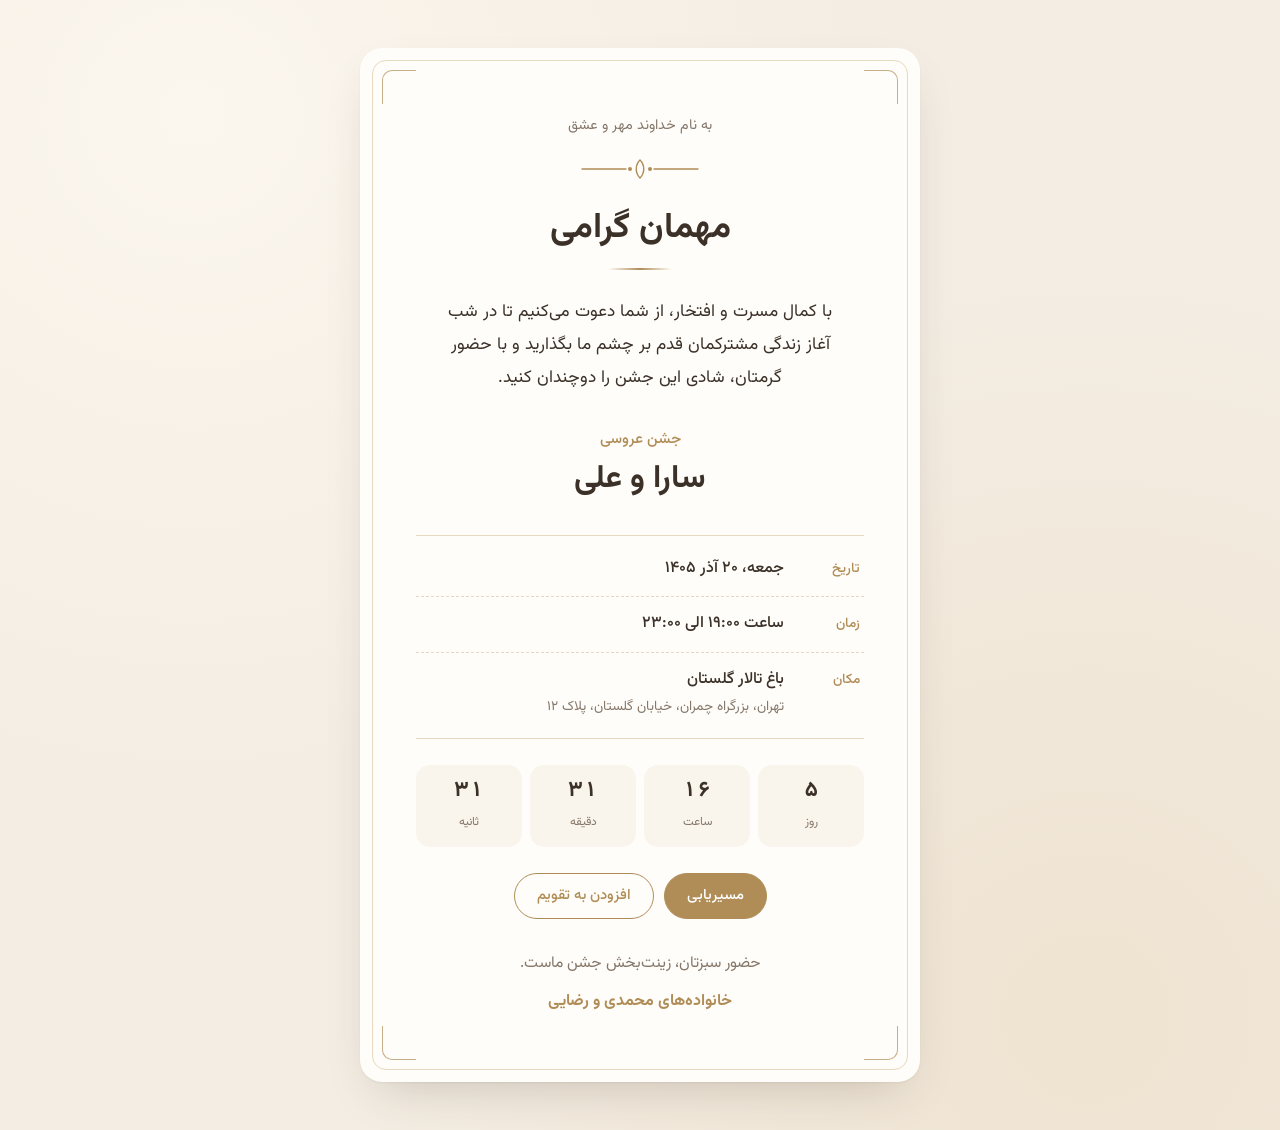
==== index.html @ d1551e59 "Add Persian RTL invitation website with guest link generator Static GitHub Pages site: index.html re" ====
<!doctype html>
<html lang="fa" dir="rtl">
<head>
  <meta charset="utf-8">
  <meta name="viewport" content="width=device-width, initial-scale=1, viewport-fit=cover">
  <title>دعوت‌نامه</title>

  <!-- ✏️ Link preview text (shown by WhatsApp / Telegram when a link is shared).
       Messengers don't run JavaScript, so edit these two lines by hand. -->
  <meta name="description" content="با کمال مسرت از شما دعوت می‌کنیم.">
  <meta property="og:title" content="دعوت‌نامه">
  <meta property="og:description" content="با کمال مسرت از شما دعوت می‌کنیم.">
  <meta property="og:type" content="website">
  <meta name="theme-color" content="#f7f1e8">

  <link rel="icon" href="data:image/svg+xml,%3Csvg xmlns='http://www.w3.org/2000/svg' viewBox='0 0 32 32'%3E%3Ccircle cx='16' cy='16' r='15' fill='%23b08d57'/%3E%3Cpath d='M16 8c3 4 3 12 0 16-3-4-3-12 0-16z' fill='%23fff'/%3E%3C/svg%3E">


  <!-- Persian font Vazirmatn is self-hosted in /fonts (fast, works even where Google Fonts is blocked) -->
  <link rel="preload" href="fonts/Vazirmatn-Variable.woff2" as="font" type="font/woff2" crossorigin>
  <link rel="stylesheet" href="style.css">
</head>
<body>
  <main class="stage">
    <article class="card" id="card" aria-live="polite">
      <!-- Decorative corners -->
      <span class="corner corner--tr" aria-hidden="true"></span>
      <span class="corner corner--tl" aria-hidden="true"></span>
      <span class="corner corner--br" aria-hidden="true"></span>
      <span class="corner corner--bl" aria-hidden="true"></span>

      <!-- All text below is filled in automatically from config.js -->
      <p class="top-line reveal" data-field="topLine"></p>

      <svg class="ornament reveal" viewBox="0 0 120 24" aria-hidden="true">
        <path d="M2 12h44M74 12h44" />
        <path d="M60 3c5 5 5 13 0 18-5-5-5-13 0-18z" />
        <circle cx="50" cy="12" r="2" /><circle cx="70" cy="12" r="2" />
      </svg>

      <header class="greeting reveal">
        <p class="greeting__label" id="greetingLabel"></p>
        <h1 class="greeting__name" id="guestName" dir="auto"></h1>
      </header>

      <p class="message reveal" data-field="message"></p>

      <div class="event reveal">
        <p class="event__title" data-field="title"></p>
        <p class="event__hosts" data-field="hosts"></p>
      </div>

      <dl class="details reveal">
        <div class="details__row" data-row="dateText">
          <dt>تاریخ</dt><dd data-field="dateText"></dd>
        </div>
        <div class="details__row" data-row="timeText">
          <dt>زمان</dt><dd data-field="timeText"></dd>
        </div>
        <div class="details__row" data-row="venueName">
          <dt>مکان</dt>
          <dd>
            <span data-field="venueName"></span>
            <small data-field="venueAddress"></small>
          </dd>
        </div>
      </dl>

      <div class="countdown reveal" id="countdown" hidden>
        <div><b data-unit="days">۰</b><span>روز</span></div>
        <div><b data-unit="hours">۰</b><span>ساعت</span></div>
        <div><b data-unit="minutes">۰</b><span>دقیقه</span></div>
        <div><b data-unit="seconds">۰</b><span>ثانیه</span></div>
      </div>

      <div class="actions reveal">
        <a class="btn" id="mapBtn" target="_blank" rel="noopener" hidden>مسیریابی</a>
        <button class="btn btn--ghost" id="calBtn" type="button" hidden>افزودن به تقویم</button>
        <a class="btn btn--ghost" id="callBtn" hidden></a>
      </div>

      <p class="closing reveal" data-field="closing"></p>
      <p class="signature reveal" data-field="signature"></p>
    </article>
  </main>

  <noscript>
    <p class="noscript">برای مشاهده‌ی دعوت‌نامه، لطفاً جاوااسکریپت مرورگر را فعال کنید.</p>
  </noscript>

  <!-- config.js holds all the invitation text — edit that file. -->
  <script src="config.js"></script>
  <script src="script.js"></script>
</body>
</html>
---- style.css ----
/* =====================================================================
   Invitation styles
   ✏️ To change colors, edit the variables in :root below.
   ===================================================================== */

:root {
  --bg:        #f4ede3;   /* page background            */
  --paper:     #fffdf9;   /* card background            */
  --ink:       #3b3128;   /* main text color            */
  --muted:     #85776a;   /* secondary text             */
  --gold:      #b08d57;   /* accent (lines, ornaments)  */
  --gold-soft: #e7d8bf;   /* light accent               */
  --radius:    22px;
  --font: "Vazirmatn", Tahoma, "Segoe UI", system-ui, sans-serif;
}

/* Persian font (self-hosted, one variable file = all weights). License: fonts/OFL.txt */
@font-face {
  font-family: "Vazirmatn";
  src: url("fonts/Vazirmatn-Variable.woff2") format("woff2");
  font-weight: 100 900;
  font-display: swap;
}

*, *::before, *::after { box-sizing: border-box; }
[hidden] { display: none !important; }

html { -webkit-text-size-adjust: 100%; }

body {
  margin: 0;
  min-height: 100vh;
  min-height: 100dvh;
  font-family: var(--font);
  color: var(--ink);
  background:
    radial-gradient(circle at 15% 10%, #fbf6ee 0, transparent 45%),
    radial-gradient(circle at 85% 90%, #efe3d1 0, transparent 50%),
    var(--bg);
  line-height: 1.9;
  text-rendering: optimizeLegibility;
}

.stage {
  min-height: 100vh;
  min-height: 100dvh;
  display: grid;
  place-items: center;
  padding: clamp(16px, 4vw, 48px) 16px;
}

/* ---------- Card ---------- */
.card {
  position: relative;
  width: 100%;
  max-width: 560px;
  padding: clamp(40px, 8vw, 64px) clamp(22px, 6vw, 56px);
  background: var(--paper);
  border-radius: var(--radius);
  text-align: center;
  box-shadow:
    0 1px 2px rgba(59, 49, 40, .06),
    0 20px 50px -20px rgba(59, 49, 40, .25);
  isolation: isolate;
}
/* thin inner frame */
.card::before {
  content: "";
  position: absolute;
  inset: 12px;
  border: 1px solid var(--gold-soft);
  border-radius: calc(var(--radius) - 8px);
  pointer-events: none;
  z-index: -1;
}

.corner {
  position: absolute;
  width: 34px; height: 34px;
  border: 1.5px solid var(--gold);
  opacity: .7;
}
.corner--tr { top: 22px;    right: 22px; border-width: 1.5px 1.5px 0 0; border-top-right-radius: 10px; }
.corner--tl { top: 22px;    left: 22px;  border-width: 1.5px 0 0 1.5px; border-top-left-radius: 10px; }
.corner--br { bottom: 22px; right: 22px; border-width: 0 1.5px 1.5px 0; border-bottom-right-radius: 10px; }
.corner--bl { bottom: 22px; left: 22px;  border-width: 0 0 1.5px 1.5px; border-bottom-left-radius: 10px; }

/* ---------- Text ---------- */
p { margin: 0; }

.top-line {
  font-size: .9rem;
  color: var(--muted);
  letter-spacing: 0;
}

.ornament {
  display: block;
  width: 120px;
  margin: 18px auto 22px;
  fill: none;
  stroke: var(--gold);
  stroke-width: 1.4;
  stroke-linecap: round;
}
.ornament circle { fill: var(--gold); stroke: none; }

.greeting__label {
  font-size: .95rem;
  color: var(--muted);
  margin-bottom: 4px;
}
.greeting__name {
  margin: 0;
  font-size: clamp(2rem, 8vw, 2.9rem);
  font-weight: 800;
  line-height: 1.45;
  color: var(--ink);
  overflow-wrap: anywhere;
}
.greeting__name--generic {
  font-size: clamp(1.6rem, 6vw, 2.2rem);
  font-weight: 700;
}
/* gold underline beneath the guest name */
.greeting__name::after {
  content: "";
  display: block;
  width: 64px;
  height: 2px;
  margin: 14px auto 0;
  background: linear-gradient(90deg, transparent, var(--gold), transparent);
}

.message {
  margin: 26px auto 0;
  max-width: 40ch;
  font-size: clamp(1rem, 3.6vw, 1.08rem);
  font-weight: 400;
  text-align: center;
  text-wrap: pretty;
}

.event { margin-top: 30px; }
.event__title {
  font-size: .95rem;
  color: var(--gold);
  font-weight: 500;
}
.event__hosts {
  font-size: clamp(1.5rem, 6vw, 2rem);
  font-weight: 700;
  line-height: 1.6;
}

/* ---------- Details ---------- */
.details {
  margin: 30px 0 0;
  padding: 6px 0;
  border-top: 1px solid var(--gold-soft);
  border-bottom: 1px solid var(--gold-soft);
}
.details__row {
  display: grid;
  grid-template-columns: 64px 1fr;
  gap: 12px;
  align-items: baseline;
  padding: 12px 4px;
  text-align: right;
}
.details__row + .details__row { border-top: 1px dashed var(--gold-soft); }
.details dt {
  font-size: .85rem;
  color: var(--gold);
  font-weight: 500;
}
.details dd { margin: 0; font-weight: 500; }
.details dd small {
  display: block;
  font-size: .85rem;
  font-weight: 400;
  color: var(--muted);
  line-height: 1.8;
}

/* ---------- Countdown ---------- */
.countdown {
  display: grid;
  grid-template-columns: repeat(4, 1fr);
  gap: 8px;
  margin-top: 26px;
}
.countdown div {
  padding: 10px 4px;
  border-radius: 14px;
  background: #faf5ec;
}
.countdown b {
  display: block;
  font-size: 1.35rem;
  font-weight: 700;
  line-height: 1.5;
  font-variant-numeric: tabular-nums;
}
.countdown span { font-size: .75rem; color: var(--muted); }

/* ---------- Buttons ---------- */
.actions {
  display: flex;
  flex-wrap: wrap;
  justify-content: center;
  gap: 10px;
  margin-top: 26px;
}
.actions:not(:has(.btn:not([hidden]))) { display: none; }
.btn {
  display: inline-flex;
  align-items: center;
  justify-content: center;
  min-height: 44px;
  padding: 8px 22px;
  border: 1px solid var(--gold);
  border-radius: 999px;
  background: var(--gold);
  color: #fff;
  font: inherit;
  font-size: .92rem;
  font-weight: 500;
  text-decoration: none;
  cursor: pointer;
  transition: transform .2s ease, background-color .2s ease, color .2s ease;
}
.btn:hover { transform: translateY(-1px); background: #9c7a46; border-color: #9c7a46; }
.btn--ghost { background: transparent; color: var(--gold); }
.btn--ghost:hover { background: var(--gold); color: #fff; }
.btn:focus-visible { outline: 2px solid var(--ink); outline-offset: 3px; }

.closing {
  margin-top: 30px;
  font-size: .98rem;
  color: var(--muted);
}
.signature {
  margin-top: 8px;
  font-weight: 700;
  color: var(--gold);
}

.noscript {
  position: fixed; inset: auto 0 0 0;
  margin: 0; padding: 14px;
  background: var(--ink); color: #fff; text-align: center;
}

/* ---------- Subtle entrance animation ---------- */
.card { opacity: 0; transform: translateY(14px) scale(.985); }
.reveal { opacity: 0; transform: translateY(8px); }

.is-ready .card {
  opacity: 1; transform: none;
  transition: opacity .8s ease, transform .9s cubic-bezier(.2, .7, .2, 1);
}
.is-ready .reveal {
  opacity: 1; transform: none;
  transition: opacity .7s ease, transform .7s ease;
}
.is-ready .top-line               { transition-delay: .25s; }
.is-ready .ornament               { transition-delay: .35s; }
.is-ready .greeting               { transition-delay: .45s; }
.is-ready .message                { transition-delay: .6s;  }
.is-ready .event                  { transition-delay: .7s;  }
.is-ready .details                { transition-delay: .8s;  }
.is-ready .countdown              { transition-delay: .9s;  }
.is-ready .actions                { transition-delay: 1s;   }
.is-ready .closing                { transition-delay: 1.1s; }
.is-ready .signature              { transition-delay: 1.15s;}

.ornament path { stroke-dasharray: 60; stroke-dashoffset: 60; }
.is-ready .ornament path { stroke-dashoffset: 0; transition: stroke-dashoffset 1.4s ease .4s; }

.is-ready .greeting__name { animation: glow 3.5s ease-in-out 1.4s 1; }
@keyframes glow {
  50% { text-shadow: 0 0 18px rgba(176, 141, 87, .35); }
}

/* Respect users who prefer less motion */
@media (prefers-reduced-motion: reduce) {
  .card, .reveal, .ornament path {
    opacity: 1 !important; transform: none !important;
    transition: none !important; animation: none !important;
    stroke-dashoffset: 0 !important;
  }
}

/* ---------- Small phones ---------- */
@media (max-width: 380px) {
  .details__row { grid-template-columns: 52px 1fr; gap: 8px; }
  .countdown { gap: 6px; }
  .countdown b { font-size: 1.15rem; }
  .corner { width: 24px; height: 24px; }
  .corner--tr, .corner--tl { top: 18px; }
  .corner--br, .corner--bl { bottom: 18px; }
  .corner--tr, .corner--br { right: 18px; }
  .corner--tl, .corner--bl { left: 18px; }
}

/* ---------- Print ---------- */
@media print {
  body { background: #fff; }
  .card { box-shadow: none; opacity: 1; transform: none; }
  .reveal { opacity: 1; transform: none; }
  .actions, .countdown { display: none !important; }
}
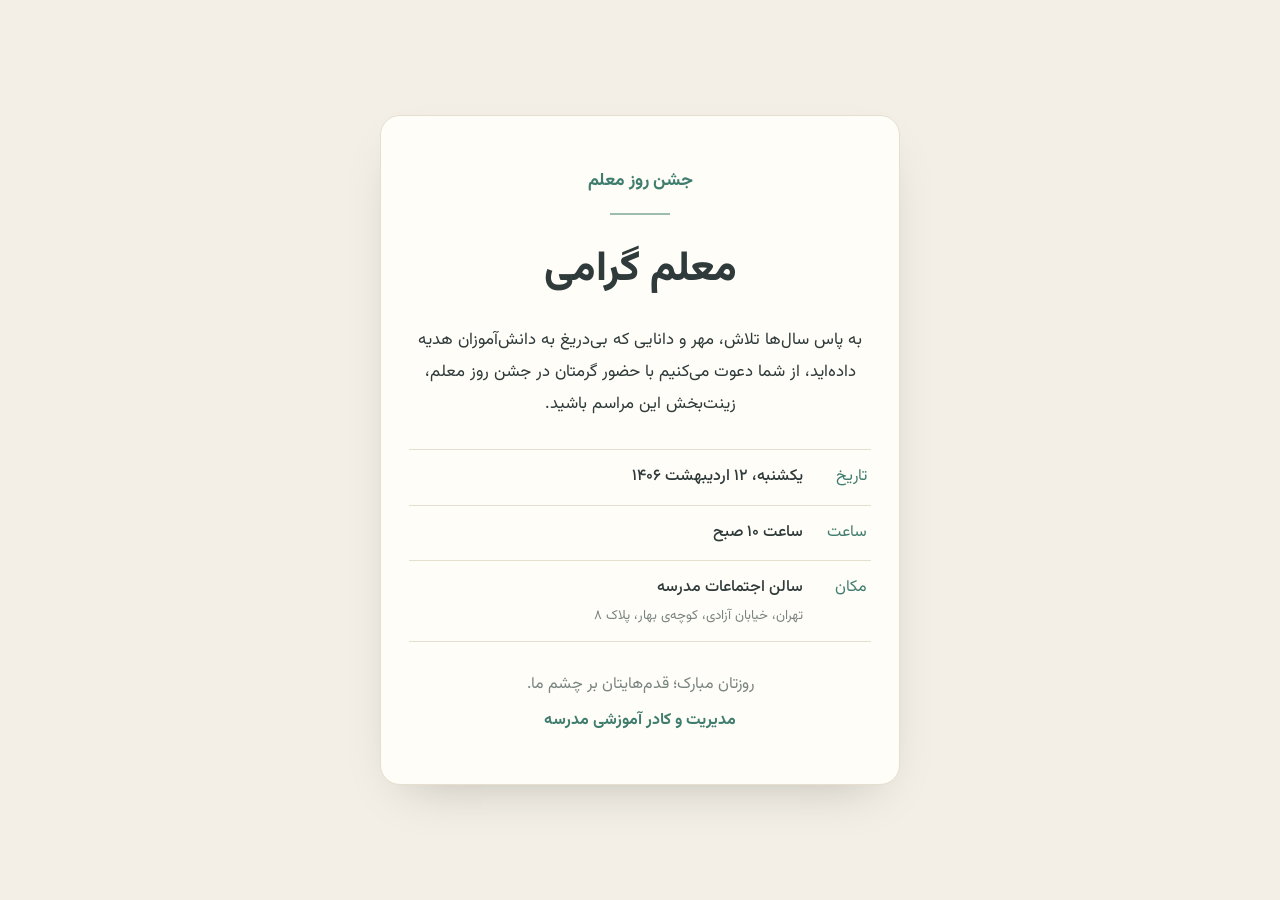
==== commit 0fdf3b01: "Simplify invitation and switch to Persian Teachers' Day party Remove countdown, calendar, contact an" ====
--- a/index.html
+++ b/index.html
@@ -2,93 +2,36 @@
 <html lang="fa" dir="rtl">
 <head>
   <meta charset="utf-8">
-  <meta name="viewport" content="width=device-width, initial-scale=1, viewport-fit=cover">
-  <title>دعوت‌نامه</title>
-
-  <!-- ✏️ Link preview text (shown by WhatsApp / Telegram when a link is shared).
-       Messengers don't run JavaScript, so edit these two lines by hand. -->
-  <meta name="description" content="با کمال مسرت از شما دعوت می‌کنیم.">
-  <meta property="og:title" content="دعوت‌نامه">
-  <meta property="og:description" content="با کمال مسرت از شما دعوت می‌کنیم.">
-  <meta property="og:type" content="website">
-  <meta name="theme-color" content="#f7f1e8">
-
-  <link rel="icon" href="data:image/svg+xml,%3Csvg xmlns='http://www.w3.org/2000/svg' viewBox='0 0 32 32'%3E%3Ccircle cx='16' cy='16' r='15' fill='%23b08d57'/%3E%3Cpath d='M16 8c3 4 3 12 0 16-3-4-3-12 0-16z' fill='%23fff'/%3E%3C/svg%3E">
-
-
-  <!-- Persian font Vazirmatn is self-hosted in /fonts (fast, works even where Google Fonts is blocked) -->
-  <link rel="preload" href="fonts/Vazirmatn-Variable.woff2" as="font" type="font/woff2" crossorigin>
+  <meta name="viewport" content="width=device-width, initial-scale=1">
+  <title>دعوت‌نامه‌ی جشن روز معلم</title>
+  <!-- متنی که واتساپ و تلگرام زیر لینک نشان می‌دهند (در صورت نیاز تغییر دهید) -->
+  <meta property="og:title" content="دعوت‌نامه‌ی جشن روز معلم">
+  <meta property="og:description" content="با کمال احترام از شما دعوت می‌کنیم.">
   <link rel="stylesheet" href="style.css">
 </head>
 <body>
-  <main class="stage">
-    <article class="card" id="card" aria-live="polite">
-      <!-- Decorative corners -->
-      <span class="corner corner--tr" aria-hidden="true"></span>
-      <span class="corner corner--tl" aria-hidden="true"></span>
-      <span class="corner corner--br" aria-hidden="true"></span>
-      <span class="corner corner--bl" aria-hidden="true"></span>
+  <main class="card">
+    <!-- این بخش‌ها به‌طور خودکار از فایل config.js پر می‌شوند -->
+    <p class="title" data-text="title"></p>
+    <div class="line"></div>
 
-      <!-- All text below is filled in automatically from config.js -->
-      <p class="top-line reveal" data-field="topLine"></p>
+    <p class="greeting" id="greeting"></p>
+    <h1 class="name" id="name" dir="auto"></h1>
 
-      <svg class="ornament reveal" viewBox="0 0 120 24" aria-hidden="true">
-        <path d="M2 12h44M74 12h44" />
-        <path d="M60 3c5 5 5 13 0 18-5-5-5-13 0-18z" />
-        <circle cx="50" cy="12" r="2" /><circle cx="70" cy="12" r="2" />
-      </svg>
+    <p class="message" data-text="message"></p>
 
-      <header class="greeting reveal">
-        <p class="greeting__label" id="greetingLabel"></p>
-        <h1 class="greeting__name" id="guestName" dir="auto"></h1>
-      </header>
+    <ul class="details">
+      <li data-row="date"><span>تاریخ</span><b data-text="date"></b></li>
+      <li data-row="time"><span>ساعت</span><b data-text="time"></b></li>
+      <li data-row="place"><span>مکان</span><b><span data-text="place"></span><small data-text="address"></small></b></li>
+    </ul>
 
-      <p class="message reveal" data-field="message"></p>
+    <a class="btn" id="map" target="_blank" rel="noopener" hidden>مسیریابی</a>
 
-      <div class="event reveal">
-        <p class="event__title" data-field="title"></p>
-        <p class="event__hosts" data-field="hosts"></p>
-      </div>
-
-      <dl class="details reveal">
-        <div class="details__row" data-row="dateText">
-          <dt>تاریخ</dt><dd data-field="dateText"></dd>
-        </div>
-        <div class="details__row" data-row="timeText">
-          <dt>زمان</dt><dd data-field="timeText"></dd>
-        </div>
-        <div class="details__row" data-row="venueName">
-          <dt>مکان</dt>
-          <dd>
-            <span data-field="venueName"></span>
-            <small data-field="venueAddress"></small>
-          </dd>
-        </div>
-      </dl>
-
-      <div class="countdown reveal" id="countdown" hidden>
-        <div><b data-unit="days">۰</b><span>روز</span></div>
-        <div><b data-unit="hours">۰</b><span>ساعت</span></div>
-        <div><b data-unit="minutes">۰</b><span>دقیقه</span></div>
-        <div><b data-unit="seconds">۰</b><span>ثانیه</span></div>
-      </div>
-
-      <div class="actions reveal">
-        <a class="btn" id="mapBtn" target="_blank" rel="noopener" hidden>مسیریابی</a>
-        <button class="btn btn--ghost" id="calBtn" type="button" hidden>افزودن به تقویم</button>
-        <a class="btn btn--ghost" id="callBtn" hidden></a>
-      </div>
-
-      <p class="closing reveal" data-field="closing"></p>
-      <p class="signature reveal" data-field="signature"></p>
-    </article>
+    <p class="closing" data-text="closing"></p>
+    <p class="signature" data-text="signature"></p>
   </main>
 
-  <noscript>
-    <p class="noscript">برای مشاهده‌ی دعوت‌نامه، لطفاً جاوااسکریپت مرورگر را فعال کنید.</p>
-  </noscript>
-
-  <!-- config.js holds all the invitation text — edit that file. -->
   <script src="config.js"></script>
   <script src="script.js"></script>
 </body>
--- a/style.css
+++ b/style.css
@@ -1,20 +1,13 @@
-/* =====================================================================
-   Invitation styles
-   ✏️ To change colors, edit the variables in :root below.
-   ===================================================================== */
-
+/* برای تغییر رنگ‌ها، مقادیر زیر را عوض کنید */
 :root {
-  --bg:        #f4ede3;   /* page background            */
-  --paper:     #fffdf9;   /* card background            */
-  --ink:       #3b3128;   /* main text color            */
-  --muted:     #85776a;   /* secondary text             */
-  --gold:      #b08d57;   /* accent (lines, ornaments)  */
-  --gold-soft: #e7d8bf;   /* light accent               */
-  --radius:    22px;
-  --font: "Vazirmatn", Tahoma, "Segoe UI", system-ui, sans-serif;
+  --bg: #f3efe6;      /* پس‌زمینه */
+  --paper: #fffdf8;   /* رنگ کارت */
+  --ink: #2f3a3a;     /* رنگ متن */
+  --muted: #7a8582;   /* متن کم‌رنگ */
+  --accent: #3f7d6e;  /* رنگ اصلی (سبز) */
 }
 
-/* Persian font (self-hosted, one variable file = all weights). License: fonts/OFL.txt */
+/* فونت فارسی وزیرمتن (داخل پوشه‌ی fonts) */
 @font-face {
   font-family: "Vazirmatn";
   src: url("fonts/Vazirmatn-Variable.woff2") format("woff2");
@@ -22,292 +15,82 @@
   font-display: swap;
 }
 
-*, *::before, *::after { box-sizing: border-box; }
+* { box-sizing: border-box; }
 [hidden] { display: none !important; }
-
-html { -webkit-text-size-adjust: 100%; }
 
 body {
   margin: 0;
   min-height: 100vh;
-  min-height: 100dvh;
-  font-family: var(--font);
+  display: grid;
+  place-items: center;
+  padding: 24px 16px;
+  font-family: "Vazirmatn", Tahoma, sans-serif;
+  background: var(--bg);
   color: var(--ink);
-  background:
-    radial-gradient(circle at 15% 10%, #fbf6ee 0, transparent 45%),
-    radial-gradient(circle at 85% 90%, #efe3d1 0, transparent 50%),
-    var(--bg);
   line-height: 1.9;
-  text-rendering: optimizeLegibility;
 }
 
-.stage {
-  min-height: 100vh;
-  min-height: 100dvh;
-  display: grid;
-  place-items: center;
-  padding: clamp(16px, 4vw, 48px) 16px;
+.card {
+  width: 100%;
+  max-width: 520px;
+  padding: 48px 28px;
+  background: var(--paper);
+  border: 1px solid #e6dfcf;
+  border-radius: 20px;
+  box-shadow: 0 20px 50px -25px rgba(0, 0, 0, .25);
+  text-align: center;
 }
 
-/* ---------- Card ---------- */
-.card {
-  position: relative;
-  width: 100%;
-  max-width: 560px;
-  padding: clamp(40px, 8vw, 64px) clamp(22px, 6vw, 56px);
-  background: var(--paper);
-  border-radius: var(--radius);
-  text-align: center;
-  box-shadow:
-    0 1px 2px rgba(59, 49, 40, .06),
-    0 20px 50px -20px rgba(59, 49, 40, .25);
-  isolation: isolate;
-}
-/* thin inner frame */
-.card::before {
-  content: "";
-  position: absolute;
-  inset: 12px;
-  border: 1px solid var(--gold-soft);
-  border-radius: calc(var(--radius) - 8px);
-  pointer-events: none;
-  z-index: -1;
+p { margin: 0; }
+
+.title { margin: 0; color: var(--accent); font-weight: 700; font-size: 1.1rem; }
+.line { width: 60px; height: 2px; margin: 16px auto 24px; background: var(--accent); opacity: .5; }
+
+.greeting { color: var(--muted); font-size: .95rem; }
+.name {
+  margin: 4px 0 0;
+  font-size: clamp(1.9rem, 8vw, 2.6rem);
+  font-weight: 800;
+  line-height: 1.5;
+  overflow-wrap: anywhere;
 }
 
-.corner {
-  position: absolute;
-  width: 34px; height: 34px;
-  border: 1.5px solid var(--gold);
-  opacity: .7;
+.message { margin-top: 24px; font-size: 1.05rem; }
+
+.details {
+  list-style: none;
+  margin: 28px 0 0;
+  padding: 0;
+  border-top: 1px solid #e6dfcf;
+  text-align: right;
 }
-.corner--tr { top: 22px;    right: 22px; border-width: 1.5px 1.5px 0 0; border-top-right-radius: 10px; }
-.corner--tl { top: 22px;    left: 22px;  border-width: 1.5px 0 0 1.5px; border-top-left-radius: 10px; }
-.corner--br { bottom: 22px; right: 22px; border-width: 0 1.5px 1.5px 0; border-bottom-right-radius: 10px; }
-.corner--bl { bottom: 22px; left: 22px;  border-width: 0 0 1.5px 1.5px; border-bottom-left-radius: 10px; }
+.details li {
+  display: flex;
+  gap: 16px;
+  padding: 12px 4px;
+  border-bottom: 1px solid #e6dfcf;
+}
+.details li > span { color: var(--accent); min-width: 48px; }
+.details b { font-weight: 500; }
+.details small { display: block; color: var(--muted); font-weight: 400; }
 
-/* ---------- Text ---------- */
-p { margin: 0; }
-
-.top-line {
-  font-size: .9rem;
-  color: var(--muted);
-  letter-spacing: 0;
+.btn {
+  display: inline-block;
+  margin-top: 24px;
+  padding: 8px 28px;
+  border-radius: 999px;
+  background: var(--accent);
+  color: #fff;
+  text-decoration: none;
 }
 
-.ornament {
-  display: block;
-  width: 120px;
-  margin: 18px auto 22px;
-  fill: none;
-  stroke: var(--gold);
-  stroke-width: 1.4;
-  stroke-linecap: round;
+.closing { margin-top: 28px; color: var(--muted); }
+.signature { margin-top: 6px; color: var(--accent); font-weight: 700; }
+
+/* انیمیشن ملایم ورود */
+.card { opacity: 0; transform: translateY(16px); transition: opacity .8s ease, transform .8s ease; }
+.ready .card { opacity: 1; transform: none; }
+
+@media (prefers-reduced-motion: reduce) {
+  .card { transition: none; }
 }
-.ornament circle { fill: var(--gold); stroke: none; }
-
-.greeting__label {
-  font-size: .95rem;
-  color: var(--muted);
-  margin-bottom: 4px;
-}
-.greeting__name {
-  margin: 0;
-  font-size: clamp(2rem, 8vw, 2.9rem);
-  font-weight: 800;
-  line-height: 1.45;
-  color: var(--ink);
-  overflow-wrap: anywhere;
-}
-.greeting__name--generic {
-  font-size: clamp(1.6rem, 6vw, 2.2rem);
-  font-weight: 700;
-}
-/* gold underline beneath the guest name */
-.greeting__name::after {
-  content: "";
-  display: block;
-  width: 64px;
-  height: 2px;
-  margin: 14px auto 0;
-  background: linear-gradient(90deg, transparent, var(--gold), transparent);
-}
-
-.message {
-  margin: 26px auto 0;
-  max-width: 40ch;
-  font-size: clamp(1rem, 3.6vw, 1.08rem);
-  font-weight: 400;
-  text-align: center;
-  text-wrap: pretty;
-}
-
-.event { margin-top: 30px; }
-.event__title {
-  font-size: .95rem;
-  color: var(--gold);
-  font-weight: 500;
-}
-.event__hosts {
-  font-size: clamp(1.5rem, 6vw, 2rem);
-  font-weight: 700;
-  line-height: 1.6;
-}
-
-/* ---------- Details ---------- */
-.details {
-  margin: 30px 0 0;
-  padding: 6px 0;
-  border-top: 1px solid var(--gold-soft);
-  border-bottom: 1px solid var(--gold-soft);
-}
-.details__row {
-  display: grid;
-  grid-template-columns: 64px 1fr;
-  gap: 12px;
-  align-items: baseline;
-  padding: 12px 4px;
-  text-align: right;
-}
-.details__row + .details__row { border-top: 1px dashed var(--gold-soft); }
-.details dt {
-  font-size: .85rem;
-  color: var(--gold);
-  font-weight: 500;
-}
-.details dd { margin: 0; font-weight: 500; }
-.details dd small {
-  display: block;
-  font-size: .85rem;
-  font-weight: 400;
-  color: var(--muted);
-  line-height: 1.8;
-}
-
-/* ---------- Countdown ---------- */
-.countdown {
-  display: grid;
-  grid-template-columns: repeat(4, 1fr);
-  gap: 8px;
-  margin-top: 26px;
-}
-.countdown div {
-  padding: 10px 4px;
-  border-radius: 14px;
-  background: #faf5ec;
-}
-.countdown b {
-  display: block;
-  font-size: 1.35rem;
-  font-weight: 700;
-  line-height: 1.5;
-  font-variant-numeric: tabular-nums;
-}
-.countdown span { font-size: .75rem; color: var(--muted); }
-
-/* ---------- Buttons ---------- */
-.actions {
-  display: flex;
-  flex-wrap: wrap;
-  justify-content: center;
-  gap: 10px;
-  margin-top: 26px;
-}
-.actions:not(:has(.btn:not([hidden]))) { display: none; }
-.btn {
-  display: inline-flex;
-  align-items: center;
-  justify-content: center;
-  min-height: 44px;
-  padding: 8px 22px;
-  border: 1px solid var(--gold);
-  border-radius: 999px;
-  background: var(--gold);
-  color: #fff;
-  font: inherit;
-  font-size: .92rem;
-  font-weight: 500;
-  text-decoration: none;
-  cursor: pointer;
-  transition: transform .2s ease, background-color .2s ease, color .2s ease;
-}
-.btn:hover { transform: translateY(-1px); background: #9c7a46; border-color: #9c7a46; }
-.btn--ghost { background: transparent; color: var(--gold); }
-.btn--ghost:hover { background: var(--gold); color: #fff; }
-.btn:focus-visible { outline: 2px solid var(--ink); outline-offset: 3px; }
-
-.closing {
-  margin-top: 30px;
-  font-size: .98rem;
-  color: var(--muted);
-}
-.signature {
-  margin-top: 8px;
-  font-weight: 700;
-  color: var(--gold);
-}
-
-.noscript {
-  position: fixed; inset: auto 0 0 0;
-  margin: 0; padding: 14px;
-  background: var(--ink); color: #fff; text-align: center;
-}
-
-/* ---------- Subtle entrance animation ---------- */
-.card { opacity: 0; transform: translateY(14px) scale(.985); }
-.reveal { opacity: 0; transform: translateY(8px); }
-
-.is-ready .card {
-  opacity: 1; transform: none;
-  transition: opacity .8s ease, transform .9s cubic-bezier(.2, .7, .2, 1);
-}
-.is-ready .reveal {
-  opacity: 1; transform: none;
-  transition: opacity .7s ease, transform .7s ease;
-}
-.is-ready .top-line               { transition-delay: .25s; }
-.is-ready .ornament               { transition-delay: .35s; }
-.is-ready .greeting               { transition-delay: .45s; }
-.is-ready .message                { transition-delay: .6s;  }
-.is-ready .event                  { transition-delay: .7s;  }
-.is-ready .details                { transition-delay: .8s;  }
-.is-ready .countdown              { transition-delay: .9s;  }
-.is-ready .actions                { transition-delay: 1s;   }
-.is-ready .closing                { transition-delay: 1.1s; }
-.is-ready .signature              { transition-delay: 1.15s;}
-
-.ornament path { stroke-dasharray: 60; stroke-dashoffset: 60; }
-.is-ready .ornament path { stroke-dashoffset: 0; transition: stroke-dashoffset 1.4s ease .4s; }
-
-.is-ready .greeting__name { animation: glow 3.5s ease-in-out 1.4s 1; }
-@keyframes glow {
-  50% { text-shadow: 0 0 18px rgba(176, 141, 87, .35); }
-}
-
-/* Respect users who prefer less motion */
-@media (prefers-reduced-motion: reduce) {
-  .card, .reveal, .ornament path {
-    opacity: 1 !important; transform: none !important;
-    transition: none !important; animation: none !important;
-    stroke-dashoffset: 0 !important;
-  }
-}
-
-/* ---------- Small phones ---------- */
-@media (max-width: 380px) {
-  .details__row { grid-template-columns: 52px 1fr; gap: 8px; }
-  .countdown { gap: 6px; }
-  .countdown b { font-size: 1.15rem; }
-  .corner { width: 24px; height: 24px; }
-  .corner--tr, .corner--tl { top: 18px; }
-  .corner--br, .corner--bl { bottom: 18px; }
-  .corner--tr, .corner--br { right: 18px; }
-  .corner--tl, .corner--bl { left: 18px; }
-}
-
-/* ---------- Print ---------- */
-@media print {
-  body { background: #fff; }
-  .card { box-shadow: none; opacity: 1; transform: none; }
-  .reveal { opacity: 1; transform: none; }
-  .actions, .countdown { display: none !important; }
-}
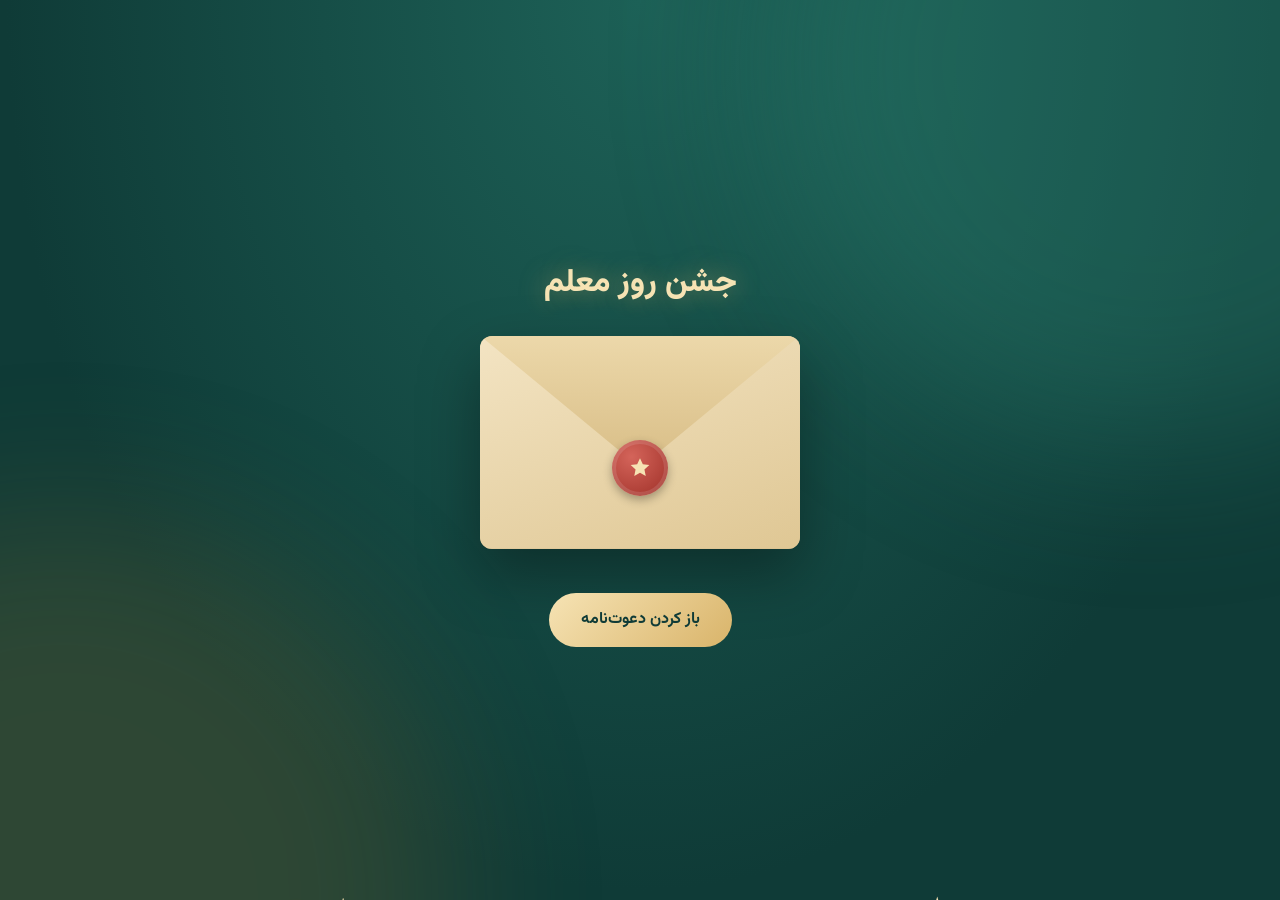
==== commit 82635e35: "Redesign invitation with envelope intro and animations Tap-to-open envelope, confetti burst, floatin" ====
--- a/index.html
+++ b/index.html
@@ -7,30 +7,75 @@
   <!-- متنی که واتساپ و تلگرام زیر لینک نشان می‌دهند (در صورت نیاز تغییر دهید) -->
   <meta property="og:title" content="دعوت‌نامه‌ی جشن روز معلم">
   <meta property="og:description" content="با کمال احترام از شما دعوت می‌کنیم.">
+  <meta name="theme-color" content="#0f3b37">
+  <link rel="preload" href="fonts/Vazirmatn-Variable.woff2" as="font" type="font/woff2" crossorigin>
   <link rel="stylesheet" href="style.css">
 </head>
-<body>
-  <main class="card">
-    <!-- این بخش‌ها به‌طور خودکار از فایل config.js پر می‌شوند -->
-    <p class="title" data-text="title"></p>
-    <div class="line"></div>
+<body class="invite">
+  <!-- پس‌زمینه‌ی متحرک -->
+  <div class="glow glow--1"></div>
+  <div class="glow glow--2"></div>
+  <div class="particles" id="particles" aria-hidden="true"></div>
 
-    <p class="greeting" id="greeting"></p>
-    <h1 class="name" id="name" dir="auto"></h1>
+  <!-- پاکت نامه (صفحه‌ی اول) -->
+  <section class="intro" id="intro">
+    <p class="intro__title" data-text="title"></p>
+    <button class="envelope" id="envelope" type="button" aria-label="باز کردن دعوت‌نامه">
+      <span class="env-back"></span>
+      <span class="env-letter"><span></span><span></span><span></span></span>
+      <span class="env-front"></span>
+      <span class="env-flap"></span>
+      <span class="env-seal">
+        <svg viewBox="0 0 24 24"><path d="M12 3l2.6 5.6 6 .7-4.5 4.1 1.2 6-5.3-3-5.3 3 1.2-6L3.4 9.3l6-.7z"/></svg>
+      </span>
+    </button>
+    <p class="intro__to" id="introTo"></p>
+    <button class="open-btn" id="openBtn" type="button" data-text="openButton"></button>
+  </section>
 
-    <p class="message" data-text="message"></p>
+  <!-- کارت دعوت (بعد از باز شدن پاکت) -->
+  <main class="stage" id="stage">
+    <div class="tilt" id="tilt">
+      <article class="card">
+        <!-- این بخش‌ها به‌طور خودکار از فایل config.js پر می‌شوند -->
+        <svg class="emblem a" viewBox="0 0 64 48" aria-hidden="true">
+          <path class="draw" d="M32 12C24 6 13 6 4 9v32c9-3 20-3 28 3 8-6 19-6 28-3V9c-9-3-20-3-28 3z"/>
+          <path class="draw" d="M32 12v32"/>
+          <path class="draw" d="M10 17c6-1.5 12-1 17 1.5M10 24c6-1.5 12-1 17 1.5M37 18.5c5-2.5 11-3 17-1.5M37 25.5c5-2.5 11-3 17-1.5"/>
+        </svg>
 
-    <ul class="details">
-      <li data-row="date"><span>تاریخ</span><b data-text="date"></b></li>
-      <li data-row="time"><span>ساعت</span><b data-text="time"></b></li>
-      <li data-row="place"><span>مکان</span><b><span data-text="place"></span><small data-text="address"></small></b></li>
-    </ul>
+        <p class="title a" data-text="title"></p>
+        <div class="divider a"><span></span><i></i><span></span></div>
 
-    <a class="btn" id="map" target="_blank" rel="noopener" hidden>مسیریابی</a>
+        <p class="greeting a" id="greeting"></p>
+        <h1 class="name" id="name" dir="auto"></h1>
 
-    <p class="closing" data-text="closing"></p>
-    <p class="signature" data-text="signature"></p>
+        <p class="message a" data-text="message"></p>
+
+        <div class="details">
+          <div class="tile a" data-row="date">
+            <svg viewBox="0 0 24 24"><rect x="3" y="5" width="18" height="16" rx="3"/><path d="M3 10h18M8 3v4M16 3v4"/></svg>
+            <span>تاریخ</span><b data-text="date"></b>
+          </div>
+          <div class="tile a" data-row="time">
+            <svg viewBox="0 0 24 24"><circle cx="12" cy="12" r="9"/><path d="M12 7v5l3 2"/></svg>
+            <span>ساعت</span><b data-text="time"></b>
+          </div>
+          <div class="tile tile--wide a" data-row="place">
+            <svg viewBox="0 0 24 24"><path d="M12 21s-7-6.2-7-11.5a7 7 0 0 1 14 0C19 14.8 12 21 12 21z"/><circle cx="12" cy="9.5" r="2.5"/></svg>
+            <span>مکان</span><b data-text="place"></b><small data-text="address"></small>
+          </div>
+        </div>
+
+        <a class="btn a" id="map" target="_blank" rel="noopener" hidden>مسیریابی</a>
+
+        <p class="closing a" data-text="closing"></p>
+        <p class="signature a" data-text="signature"></p>
+      </article>
+    </div>
   </main>
+
+  <div class="confetti" id="confetti" aria-hidden="true"></div>
 
   <script src="config.js"></script>
   <script src="script.js"></script>
--- a/style.css
+++ b/style.css
@@ -1,10 +1,13 @@
 /* برای تغییر رنگ‌ها، مقادیر زیر را عوض کنید */
 :root {
-  --bg: #f3efe6;      /* پس‌زمینه */
-  --paper: #fffdf8;   /* رنگ کارت */
-  --ink: #2f3a3a;     /* رنگ متن */
-  --muted: #7a8582;   /* متن کم‌رنگ */
-  --accent: #3f7d6e;  /* رنگ اصلی (سبز) */
+  --bg1:   #0f3b37;   /* پس‌زمینه‌ی تیره */
+  --bg2:   #1d6157;   /* پس‌زمینه‌ی روشن‌تر */
+  --gold:  #d9b46a;   /* طلایی */
+  --gold2: #f6e3b4;   /* طلایی روشن */
+  --paper: #fffaf0;   /* رنگ کارت */
+  --ink:   #1f3d39;   /* رنگ متن */
+  --muted: #6c7c77;   /* متن کم‌رنگ */
+  --accent:#2f7a6b;   /* سبز */
 }
 
 /* فونت فارسی وزیرمتن (داخل پوشه‌ی fonts) */
@@ -17,80 +20,365 @@
 
 * { box-sizing: border-box; }
 [hidden] { display: none !important; }
+p { margin: 0; }
 
 body {
   margin: 0;
   min-height: 100vh;
+  min-height: 100dvh;
+  overflow-x: hidden;
+  font-family: "Vazirmatn", Tahoma, sans-serif;
+  color: var(--ink);
+  line-height: 1.9;
+  background: radial-gradient(ellipse at 50% 0%, var(--bg2), var(--bg1) 70%) fixed, var(--bg1);
+}
+
+/* ---------- پس‌زمینه‌ی متحرک ---------- */
+.glow {
+  position: fixed;
+  width: 60vmax; height: 60vmax;
+  border-radius: 50%;
+  filter: blur(80px);
+  opacity: .35;
+  pointer-events: none;
+  animation: drift 18s ease-in-out infinite alternate;
+}
+.glow--1 { background: #2f8a78; top: -25vmax; right: -20vmax; }
+.glow--2 { background: #8a6d2f; bottom: -30vmax; left: -25vmax; animation-duration: 24s; opacity: .25; }
+@keyframes drift { to { transform: translate(8vmax, 6vmax) scale(1.15); } }
+
+.particles span {
+  position: fixed;
+  bottom: -20px;
+  width: var(--s); height: var(--s);
+  background: var(--gold2);
+  pointer-events: none;
+  animation: rise linear infinite;
+}
+.particles .dot  { border-radius: 50%; box-shadow: 0 0 10px var(--gold); opacity: .7; }
+.particles .star { clip-path: polygon(50% 0, 61% 39%, 100% 50%, 61% 61%, 50% 100%, 39% 61%, 0 50%, 39% 39%); width: calc(var(--s) * 2); height: calc(var(--s) * 2); }
+@keyframes rise {
+  0%   { transform: translate(0, 0) rotate(0); opacity: 0; }
+  10%  { opacity: .9; }
+  50%  { transform: translate(30px, -55vh) rotate(180deg); }
+  90%  { opacity: .6; }
+  100% { transform: translate(-20px, -112vh) rotate(360deg); opacity: 0; }
+}
+
+/* ---------- صفحه‌ی پاکت نامه ---------- */
+.intro {
+  position: fixed;
+  inset: 0;
+  z-index: 5;
+  display: grid;
+  place-content: center;
+  justify-items: center;
+  gap: 22px;
+  padding: 16px;
+  text-align: center;
+  transition: opacity .7s ease, visibility .7s;
+}
+.open .intro { opacity: 0; visibility: hidden; pointer-events: none; }
+
+.intro__title {
+  color: var(--gold2);
+  font-size: clamp(1.5rem, 6vw, 2rem);
+  font-weight: 800;
+  text-shadow: 0 0 24px rgba(217, 180, 106, .5);
+  animation: fadeDown 1s ease both;
+}
+.intro__to { color: #fff; font-size: 1.15rem; opacity: .9; animation: fadeUp 1s .5s ease both; }
+
+.open-btn {
+  font: inherit;
+  font-weight: 700;
+  color: var(--bg1);
+  background: linear-gradient(135deg, var(--gold2), var(--gold));
+  border: 0;
+  border-radius: 999px;
+  padding: 12px 32px;
+  cursor: pointer;
+  animation: fadeUp 1s .7s ease both, pulse 2.2s 1.7s ease-in-out infinite;
+  transition: opacity .3s;
+}
+.opening .open-btn, .opening .intro__to { animation: none; opacity: 0; transition: opacity .3s; }
+@keyframes pulse {
+  0%, 100% { box-shadow: 0 0 0 0 rgba(246, 227, 180, .55); }
+  50%      { box-shadow: 0 0 0 14px rgba(246, 227, 180, 0); }
+}
+
+/* پاکت */
+.envelope {
+  position: relative;
+  width: min(320px, 80vw);
+  aspect-ratio: 1.5;
+  padding: 0;
+  border: 0;
+  background: none;
+  cursor: pointer;
+  perspective: 900px;
+  filter: drop-shadow(0 25px 30px rgba(0, 0, 0, .35));
+  animation: pop 1s .2s cubic-bezier(.2, 1.4, .4, 1) both, float 3.5s 1.2s ease-in-out infinite;
+}
+.envelope > span { position: absolute; display: block; }
+.env-back   { inset: 0; background: #cdb486; border-radius: 12px; }
+.env-letter {
+  left: 7%; right: 7%; top: 8%; bottom: 8%;
+  z-index: 2;
+  background: var(--paper);
+  border-radius: 8px;
+  padding: 14% 12%;
+  transition: transform .8s .45s cubic-bezier(.2, .8, .2, 1);
+}
+.env-letter span { display: block; height: 5px; margin-bottom: 10px; border-radius: 3px; background: #ead9b3; }
+.env-letter span:nth-child(2) { width: 75%; }
+.env-letter span:nth-child(3) { width: 50%; }
+.env-front {
+  inset: 0;
+  z-index: 3;
+  border-radius: 12px;
+  background: linear-gradient(160deg, #f3e4c3, #dfc794);
+  clip-path: polygon(0 0, 50% 54%, 100% 0, 100% 100%, 0 100%);
+}
+.env-flap {
+  left: 0; right: 0; top: 0;
+  height: 62%;
+  z-index: 4;
+  background: linear-gradient(180deg, #ecd8aa, #d8bd86);
+  clip-path: polygon(0 0, 100% 0, 50% 100%);
+  border-radius: 12px 12px 0 0;
+  transform-origin: top;
+  transition: transform .6s ease, z-index 0s .3s;
+}
+.env-seal {
+  z-index: 5;
+  top: 62%; left: 50%;
+  width: 56px; height: 56px;
+  margin: -28px 0 0 -28px;
+  display: grid !important;
+  place-items: center;
+  border-radius: 50%;
+  background: radial-gradient(circle at 35% 30%, #d4645a, #9e2f27);
+  box-shadow: 0 4px 10px rgba(0, 0, 0, .3), inset 0 0 0 4px rgba(255, 255, 255, .12);
+  transition: transform .4s ease, opacity .4s ease;
+}
+.env-seal svg { width: 26px; fill: var(--gold2); animation: spin 8s linear infinite; }
+
+.opening .envelope   { animation: none; }
+.opening .env-seal   { transform: scale(0) rotate(90deg); opacity: 0; }
+.opening .env-flap   { transform: rotateX(180deg); z-index: 1; }
+.opening .env-letter { transform: translateY(-62%); }
+
+/* ---------- کارت دعوت ---------- */
+.stage {
+  min-height: 100vh;
+  min-height: 100dvh;
   display: grid;
   place-items: center;
-  padding: 24px 16px;
-  font-family: "Vazirmatn", Tahoma, sans-serif;
-  background: var(--bg);
-  color: var(--ink);
-  line-height: 1.9;
+  padding: 40px 16px;
+}
+.invite .stage { visibility: hidden; }
+.invite.open .stage { visibility: visible; }
+
+.tilt {
+  width: 100%;
+  max-width: 540px;
+  transform: perspective(1100px) rotateX(var(--rx, 0deg)) rotateY(var(--ry, 0deg));
+  transition: transform .4s ease-out;
 }
 
 .card {
+  position: relative;
   width: 100%;
-  max-width: 520px;
-  padding: 48px 28px;
+  max-width: 540px;
+  padding: 44px 26px 40px;
   background: var(--paper);
-  border: 1px solid #e6dfcf;
-  border-radius: 20px;
-  box-shadow: 0 20px 50px -25px rgba(0, 0, 0, .25);
+  border-radius: 26px;
   text-align: center;
-}
-
-p { margin: 0; }
-
-.title { margin: 0; color: var(--accent); font-weight: 700; font-size: 1.1rem; }
-.line { width: 60px; height: 2px; margin: 16px auto 24px; background: var(--accent); opacity: .5; }
+  box-shadow: 0 40px 80px -30px rgba(0, 0, 0, .6);
+  overflow: hidden;
+}
+.card::before {
+  content: "";
+  position: absolute;
+  inset: 10px;
+  border: 1px solid rgba(217, 180, 106, .55);
+  border-radius: 18px;
+  pointer-events: none;
+}
+/* نوار نور که از روی کارت عبور می‌کند */
+.card::after {
+  content: "";
+  position: absolute;
+  top: 0; bottom: 0; left: -60%;
+  width: 40%;
+  background: linear-gradient(100deg, transparent, rgba(255, 255, 255, .55), transparent);
+  transform: skewX(-15deg);
+  pointer-events: none;
+}
+.open .card::after { animation: sweep 1.4s 1.2s ease both; }
+
+.invite .card { opacity: 0; transform: translateY(70px) scale(.9); }
+.open .card   { animation: cardIn 1s cubic-bezier(.2, .8, .2, 1) forwards; }
+
+/* ظاهر شدن پشت‌سرهم بخش‌ها */
+.invite .card .a { opacity: 0; }
+.open .card .a   { animation: fadeUp .8s calc(var(--d, 0s) + .35s) ease both; }
+
+.emblem {
+  width: 76px;
+  fill: none;
+  stroke: var(--gold);
+  stroke-width: 1.8;
+  stroke-linecap: round;
+  stroke-linejoin: round;
+}
+.draw { stroke-dasharray: 220; stroke-dashoffset: 220; }
+.open .draw { animation: draw 2.2s .6s ease forwards; }
+.emblem:hover { animation: bob 1s ease-in-out; }
+
+.title { margin: 6px 0 0; color: var(--accent); font-size: 1.15rem; font-weight: 800; }
+
+.divider { display: flex; align-items: center; justify-content: center; gap: 10px; margin: 12px 0 22px; }
+.divider span { width: 56px; height: 1px; background: var(--gold); transform: scaleX(0); }
+.divider i { width: 8px; height: 8px; background: var(--gold); transform: rotate(45deg); }
+.open .divider span { animation: grow .9s .8s ease forwards; }
+.open .divider i    { animation: spinIn 1.2s .7s ease both; }
 
 .greeting { color: var(--muted); font-size: .95rem; }
+
 .name {
-  margin: 4px 0 0;
-  font-size: clamp(1.9rem, 8vw, 2.6rem);
+  margin: 0;
+  font-size: clamp(2rem, 8.5vw, 2.9rem);
   font-weight: 800;
   line-height: 1.5;
   overflow-wrap: anywhere;
 }
-
-.message { margin-top: 24px; font-size: 1.05rem; }
+.name::after {
+  content: "";
+  display: block;
+  width: 90px; height: 3px;
+  margin: 10px auto 0;
+  border-radius: 3px;
+  background: linear-gradient(90deg, transparent, var(--gold), transparent);
+  transform: scaleX(0);
+}
+.open .name::after { animation: grow 1s 1.7s ease forwards; }
+.word {
+  display: inline-block;
+  opacity: 0;
+  color: transparent;
+  background: linear-gradient(100deg, var(--ink) 0 40%, var(--gold) 50%, var(--ink) 60% 100%);
+  background-size: 300% 100%;
+  background-position: 100% 0;
+  -webkit-background-clip: text;
+  background-clip: text;
+}
+.open .word {
+  animation:
+    wordIn .9s calc(.9s + var(--i) * .2s) cubic-bezier(.2, .8, .2, 1) forwards,
+    shimmer 4.5s calc(2.2s + var(--i) * .2s) ease-in-out infinite;
+}
+
+.message { margin-top: 22px; font-size: 1.05rem; }
 
 .details {
-  list-style: none;
-  margin: 28px 0 0;
-  padding: 0;
-  border-top: 1px solid #e6dfcf;
-  text-align: right;
-}
-.details li {
-  display: flex;
-  gap: 16px;
-  padding: 12px 4px;
-  border-bottom: 1px solid #e6dfcf;
-}
-.details li > span { color: var(--accent); min-width: 48px; }
-.details b { font-weight: 500; }
-.details small { display: block; color: var(--muted); font-weight: 400; }
+  display: grid;
+  grid-template-columns: 1fr 1fr;
+  gap: 10px;
+  margin-top: 26px;
+}
+.tile {
+  padding: 14px 10px;
+  border-radius: 16px;
+  background: #f5eedd;
+  transition: transform .25s ease, box-shadow .25s ease;
+}
+.tile:hover { transform: translateY(-4px); box-shadow: 0 10px 20px -12px rgba(0, 0, 0, .35); }
+.tile--wide { grid-column: 1 / -1; }
+.tile svg {
+  display: block;
+  width: 26px;
+  margin: 0 auto 4px;
+  fill: none;
+  stroke: var(--accent);
+  stroke-width: 1.7;
+  stroke-linecap: round;
+}
+.tile span  { display: block; font-size: .8rem; color: var(--muted); }
+.tile b     { display: block; font-weight: 600; }
+.tile small { display: block; color: var(--muted); font-size: .85rem; }
+.open .tile svg { animation: bob 1.2s calc(var(--d) + 1s) ease-in-out; }
 
 .btn {
+  position: relative;
   display: inline-block;
   margin-top: 24px;
-  padding: 8px 28px;
+  padding: 9px 30px;
+  overflow: hidden;
   border-radius: 999px;
   background: var(--accent);
   color: #fff;
   text-decoration: none;
-}
-
-.closing { margin-top: 28px; color: var(--muted); }
-.signature { margin-top: 6px; color: var(--accent); font-weight: 700; }
-
-/* انیمیشن ملایم ورود */
-.card { opacity: 0; transform: translateY(16px); transition: opacity .8s ease, transform .8s ease; }
-.ready .card { opacity: 1; transform: none; }
-
+  font-weight: 600;
+  transition: transform .2s ease;
+}
+.btn:hover { transform: scale(1.05); }
+.btn::after {
+  content: "";
+  position: absolute;
+  top: 0; bottom: 0; left: -60%;
+  width: 40%;
+  background: linear-gradient(100deg, transparent, rgba(255, 255, 255, .45), transparent);
+  animation: sweep 3s 3s ease-in-out infinite;
+}
+
+.closing   { margin-top: 26px; color: var(--muted); }
+.signature { margin-top: 4px; color: var(--accent); font-weight: 800; }
+
+/* ---------- کاغذ رنگی ---------- */
+.confetti { position: fixed; left: 50%; top: 40%; z-index: 20; pointer-events: none; }
+.confetti i {
+  position: absolute;
+  width: 8px; height: 13px;
+  border-radius: 2px;
+  animation: burst 2.8s cubic-bezier(.1, .7, .3, 1) forwards;
+}
+
+/* ---------- انیمیشن‌ها ---------- */
+@keyframes fadeUp   { from { opacity: 0; transform: translateY(16px); } to { opacity: 1; transform: none; } }
+@keyframes fadeDown { from { opacity: 0; transform: translateY(-16px); } to { opacity: 1; transform: none; } }
+@keyframes pop      { from { opacity: 0; transform: scale(.6) rotate(-6deg); } to { opacity: 1; transform: none; } }
+@keyframes float    { 50% { transform: translateY(-10px) rotate(-1.5deg); } }
+@keyframes spin     { to { transform: rotate(360deg); } }
+@keyframes cardIn   { to { opacity: 1; transform: none; } }
+@keyframes draw     { to { stroke-dashoffset: 0; } }
+@keyframes grow     { to { transform: scaleX(1); } }
+@keyframes spinIn   { from { opacity: 0; transform: rotate(-180deg) scale(0); } to { opacity: 1; transform: rotate(45deg); } }
+@keyframes bob      { 50% { transform: translateY(-5px); } }
+@keyframes sweep    { from { left: -60%; } to { left: 130%; } }
+@keyframes wordIn   { from { opacity: 0; filter: blur(10px); transform: translateY(24px) scale(.9); } to { opacity: 1; filter: blur(0); transform: none; } }
+@keyframes shimmer  { 0% { background-position: 100% 0; } 50%, 100% { background-position: 0 0; } }
+@keyframes burst {
+  0%   { transform: translate(0, 0) rotate(0); opacity: 1; }
+  55%  { transform: translate(var(--x), var(--y)) rotate(var(--r)); opacity: 1; }
+  100% { transform: translate(var(--x), calc(var(--y) + 320px)) rotate(calc(var(--r) * 2)); opacity: 0; }
+}
+
+/* ---------- گوشی‌های کوچک ---------- */
+@media (max-width: 360px) {
+  .details { grid-template-columns: 1fr; }
+  .card { padding: 36px 18px 32px; }
+}
+
+/* برای کسانی که حرکت کمتر را ترجیح می‌دهند */
 @media (prefers-reduced-motion: reduce) {
-  .card { transition: none; }
-}
+  *, *::before, *::after {
+    animation-duration: .01ms !important;
+    animation-delay: 0s !important;
+    animation-iteration-count: 1 !important;
+    transition-duration: .01ms !important;
+    transition-delay: 0s !important;
+  }
+  .particles, .glow { display: none; }
+}
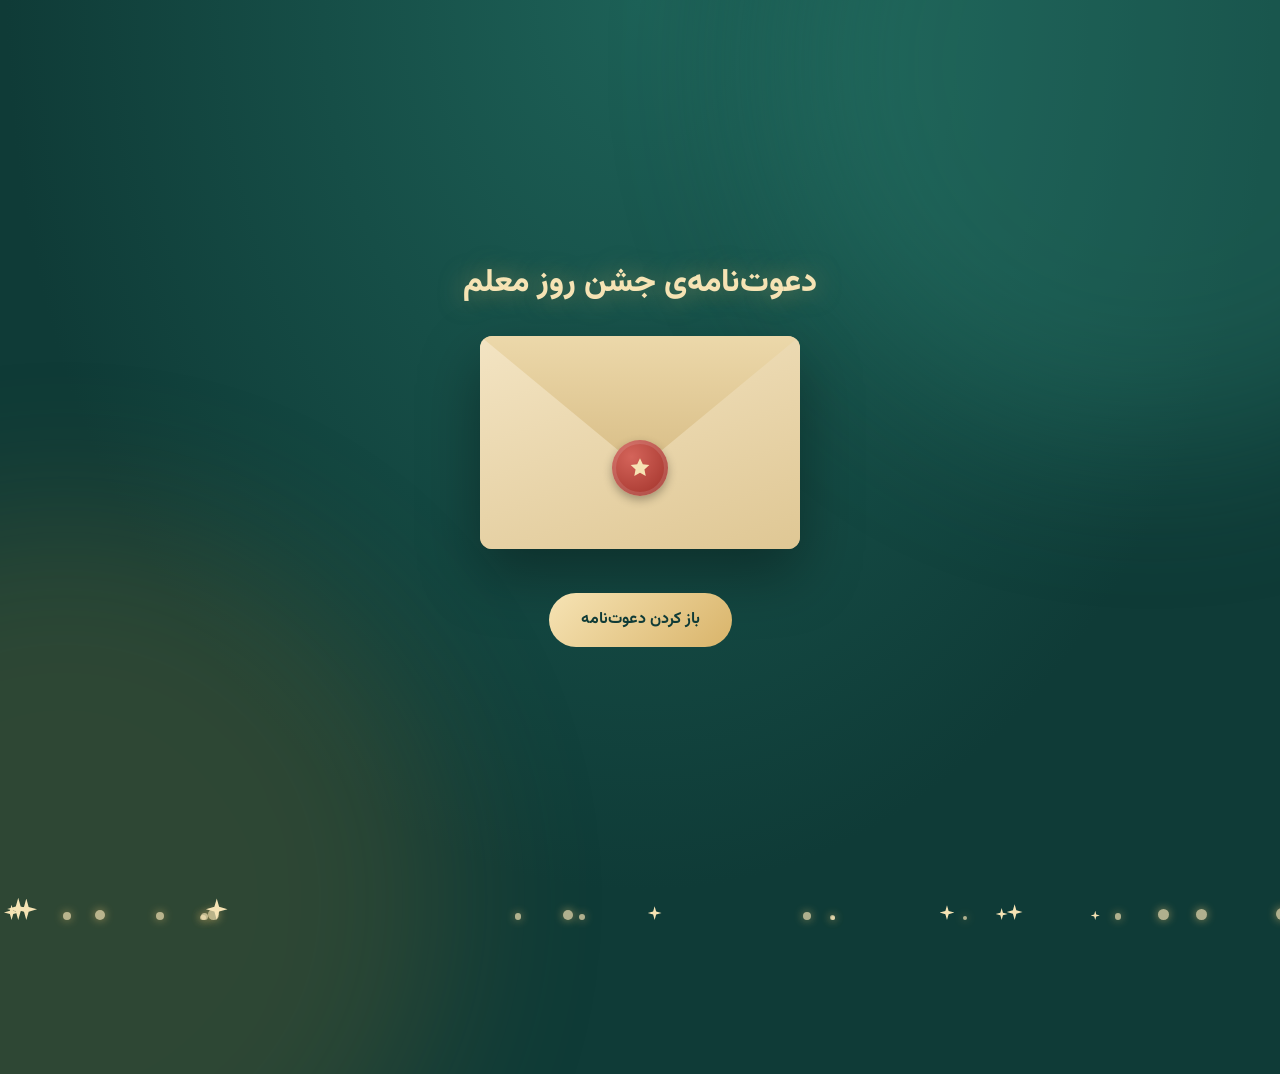
==== commit e9ebb477: "Use final Teachers' Day invitation text (online, Google Meet) Add bismillah line, literary quote and" ====
--- a/index.html
+++ b/index.html
@@ -38,6 +38,7 @@
     <div class="tilt" id="tilt">
       <article class="card">
         <!-- این بخش‌ها به‌طور خودکار از فایل config.js پر می‌شوند -->
+        <p class="bismillah a" data-text="bismillah"></p>
         <svg class="emblem a" viewBox="0 0 64 48" aria-hidden="true">
           <path class="draw" d="M32 12C24 6 13 6 4 9v32c9-3 20-3 28 3 8-6 19-6 28-3V9c-9-3-20-3-28 3z"/>
           <path class="draw" d="M32 12v32"/>
@@ -50,6 +51,7 @@
         <p class="greeting a" id="greeting"></p>
         <h1 class="name" id="name" dir="auto"></h1>
 
+        <p class="quote a" data-text="quote"></p>
         <p class="message a" data-text="message"></p>
 
         <div class="details">
@@ -67,7 +69,7 @@
           </div>
         </div>
 
-        <a class="btn a" id="map" target="_blank" rel="noopener" hidden>مسیریابی</a>
+        <a class="btn a" id="map" target="_blank" rel="noopener" hidden data-text="mapButton"></a>
 
         <p class="closing a" data-text="closing"></p>
         <p class="signature a" data-text="signature"></p>
--- a/style.css
+++ b/style.css
@@ -32,6 +32,8 @@
   line-height: 1.9;
   background: radial-gradient(ellipse at 50% 0%, var(--bg2), var(--bg1) 70%) fixed, var(--bg1);
 }
+/* تا پاکت باز نشده، صفحه اسکرول نشود */
+.invite:not(.open) { overflow: hidden; }
 
 /* ---------- پس‌زمینه‌ی متحرک ---------- */
 .glow {
@@ -280,7 +282,9 @@
     shimmer 4.5s calc(2.2s + var(--i) * .2s) ease-in-out infinite;
 }
 
-.message { margin-top: 22px; font-size: 1.05rem; }
+.bismillah { margin-bottom: 14px; color: var(--muted); font-size: .9rem; }
+.quote   { margin-top: 22px; color: var(--accent); font-style: italic; white-space: pre-line; }
+.message { margin-top: 16px; font-size: 1.05rem; white-space: pre-line; }
 
 .details {
   display: grid;
@@ -333,7 +337,7 @@
   animation: sweep 3s 3s ease-in-out infinite;
 }
 
-.closing   { margin-top: 26px; color: var(--muted); }
+.closing   { margin-top: 26px; color: var(--muted); white-space: pre-line; }
 .signature { margin-top: 4px; color: var(--accent); font-weight: 800; }
 
 /* ---------- کاغذ رنگی ---------- */
